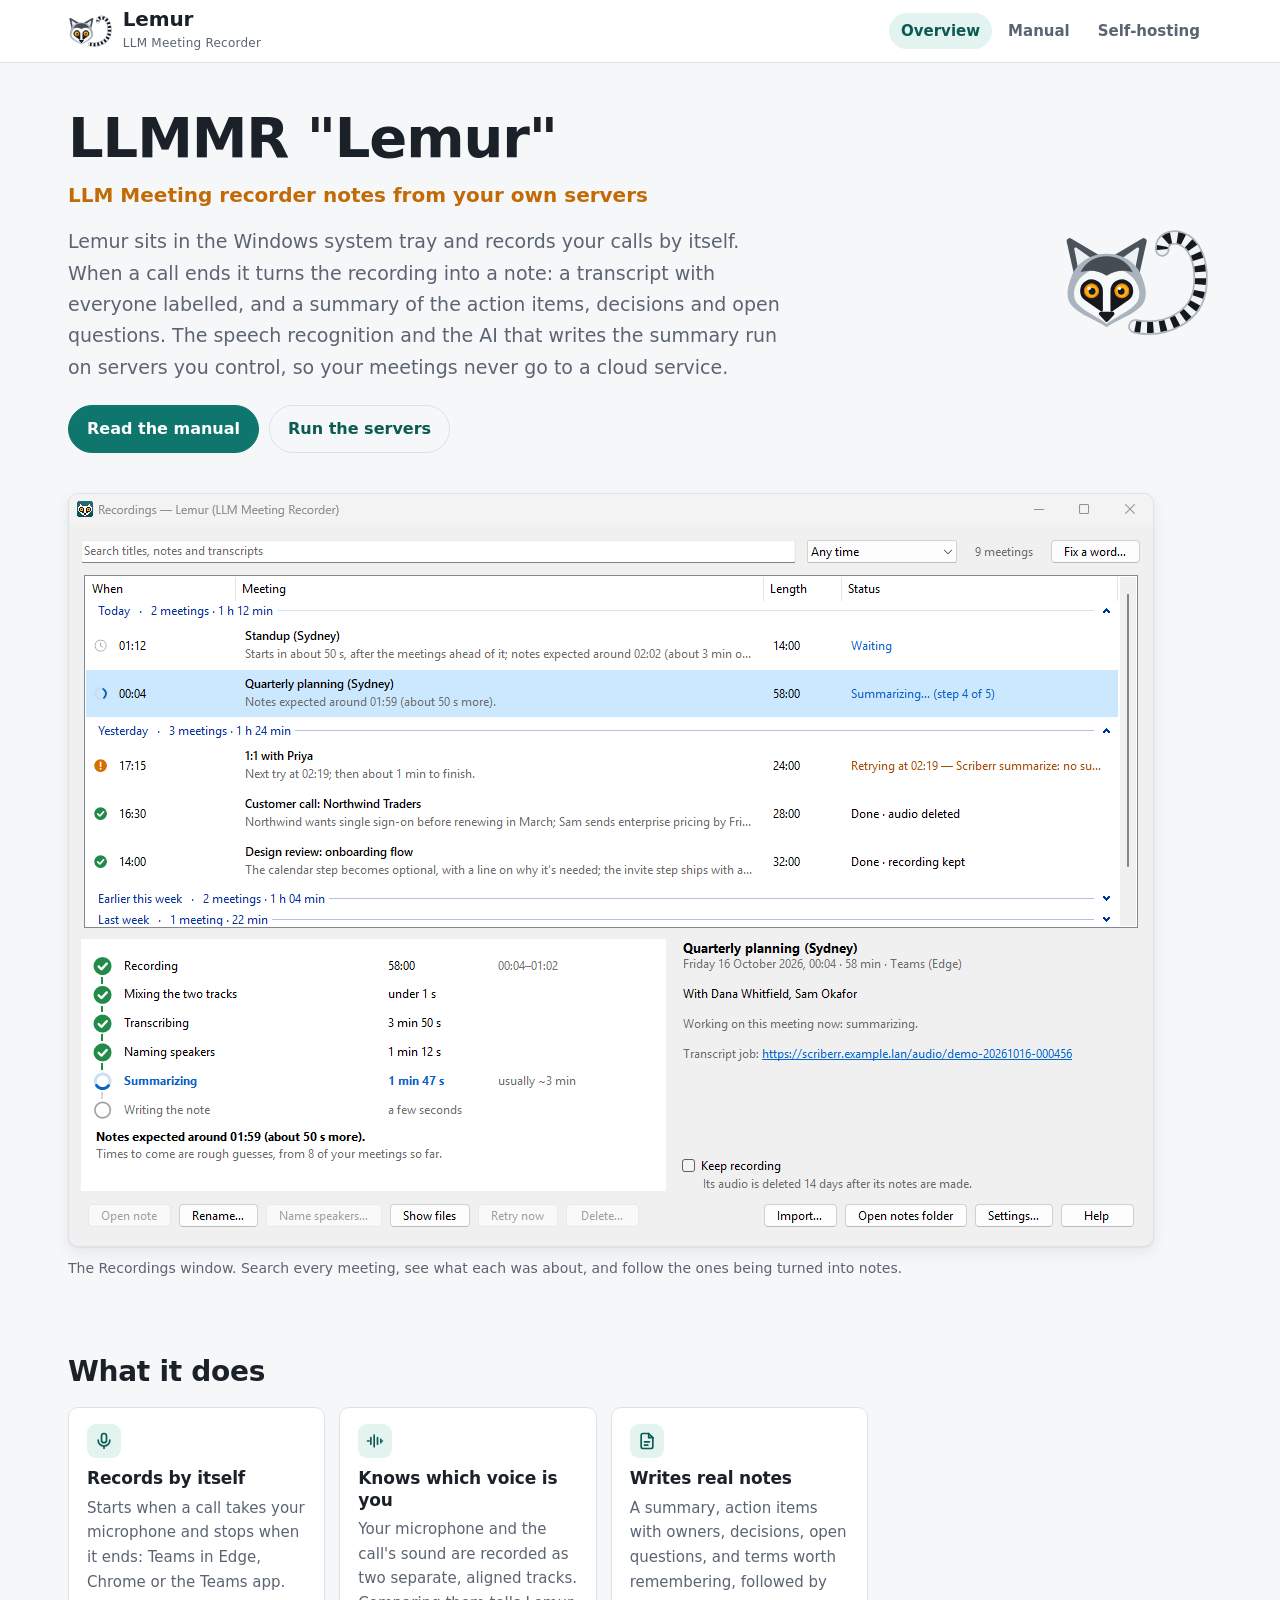
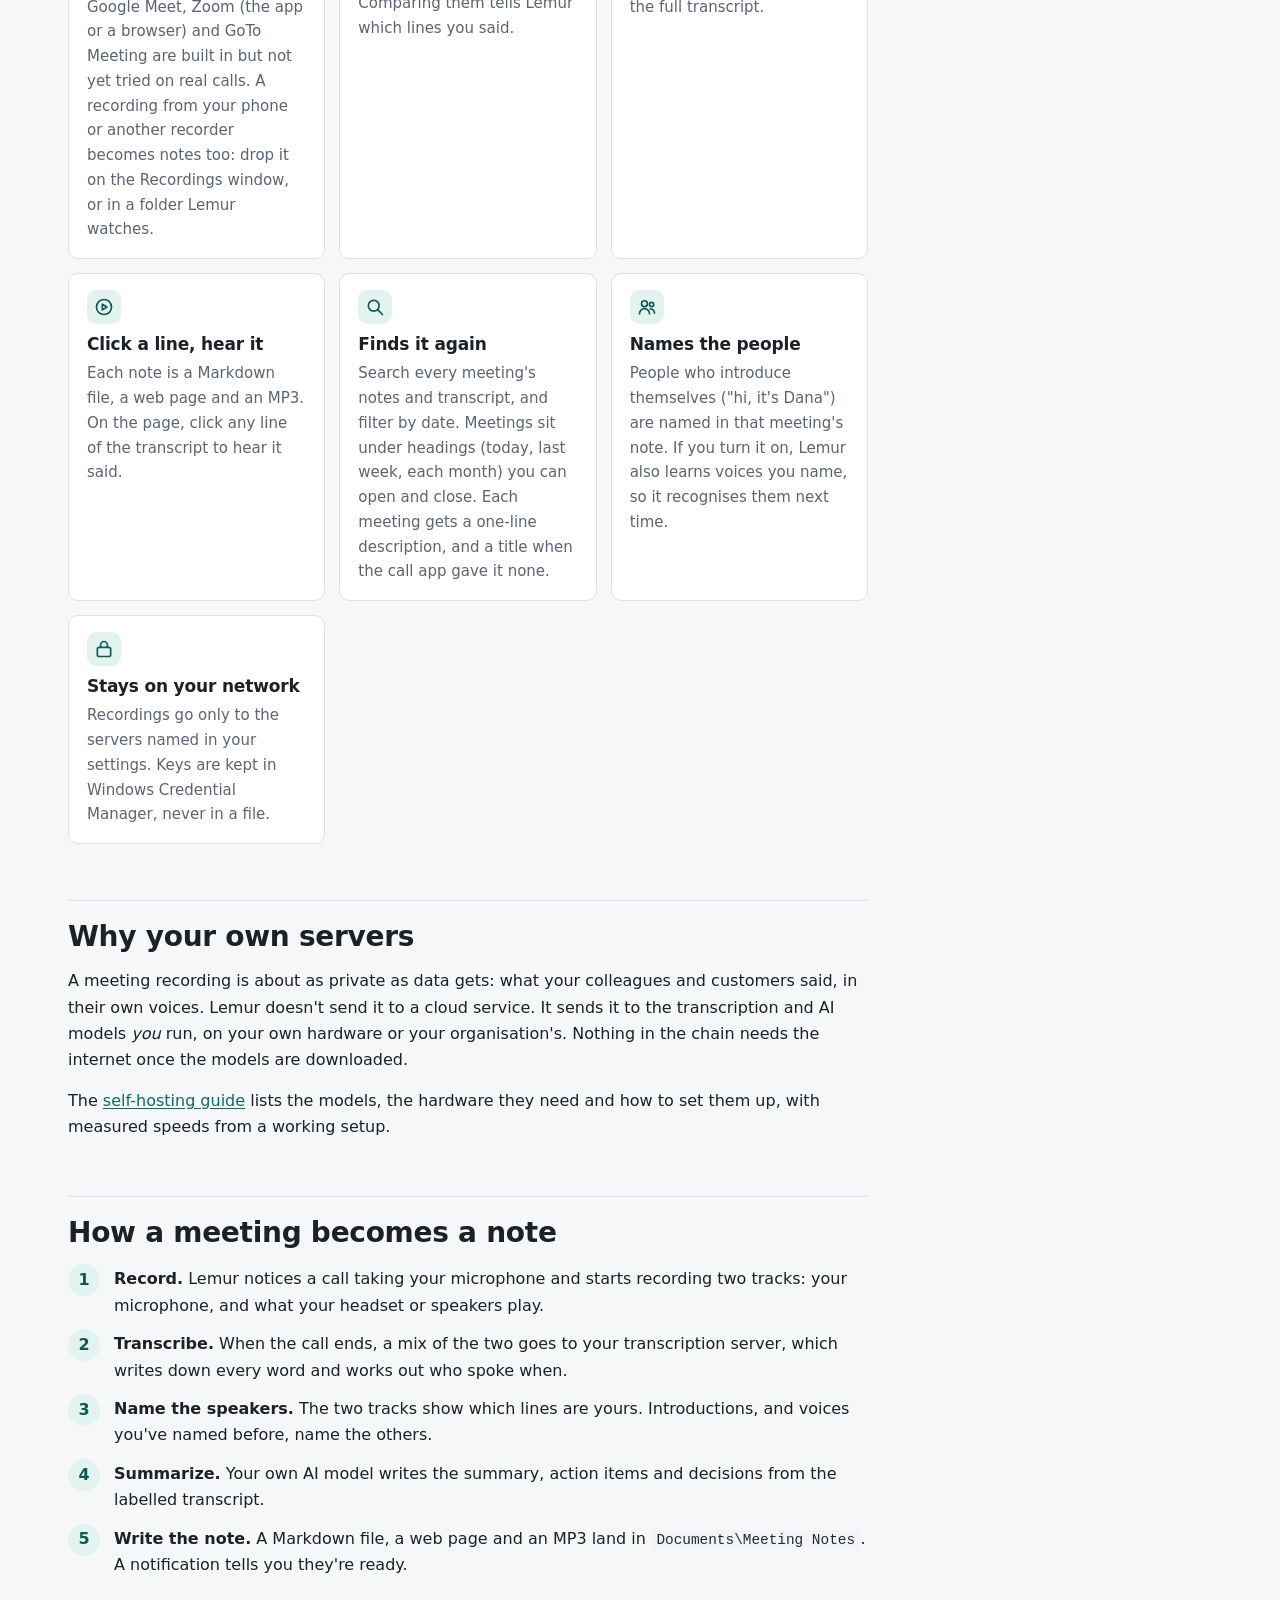
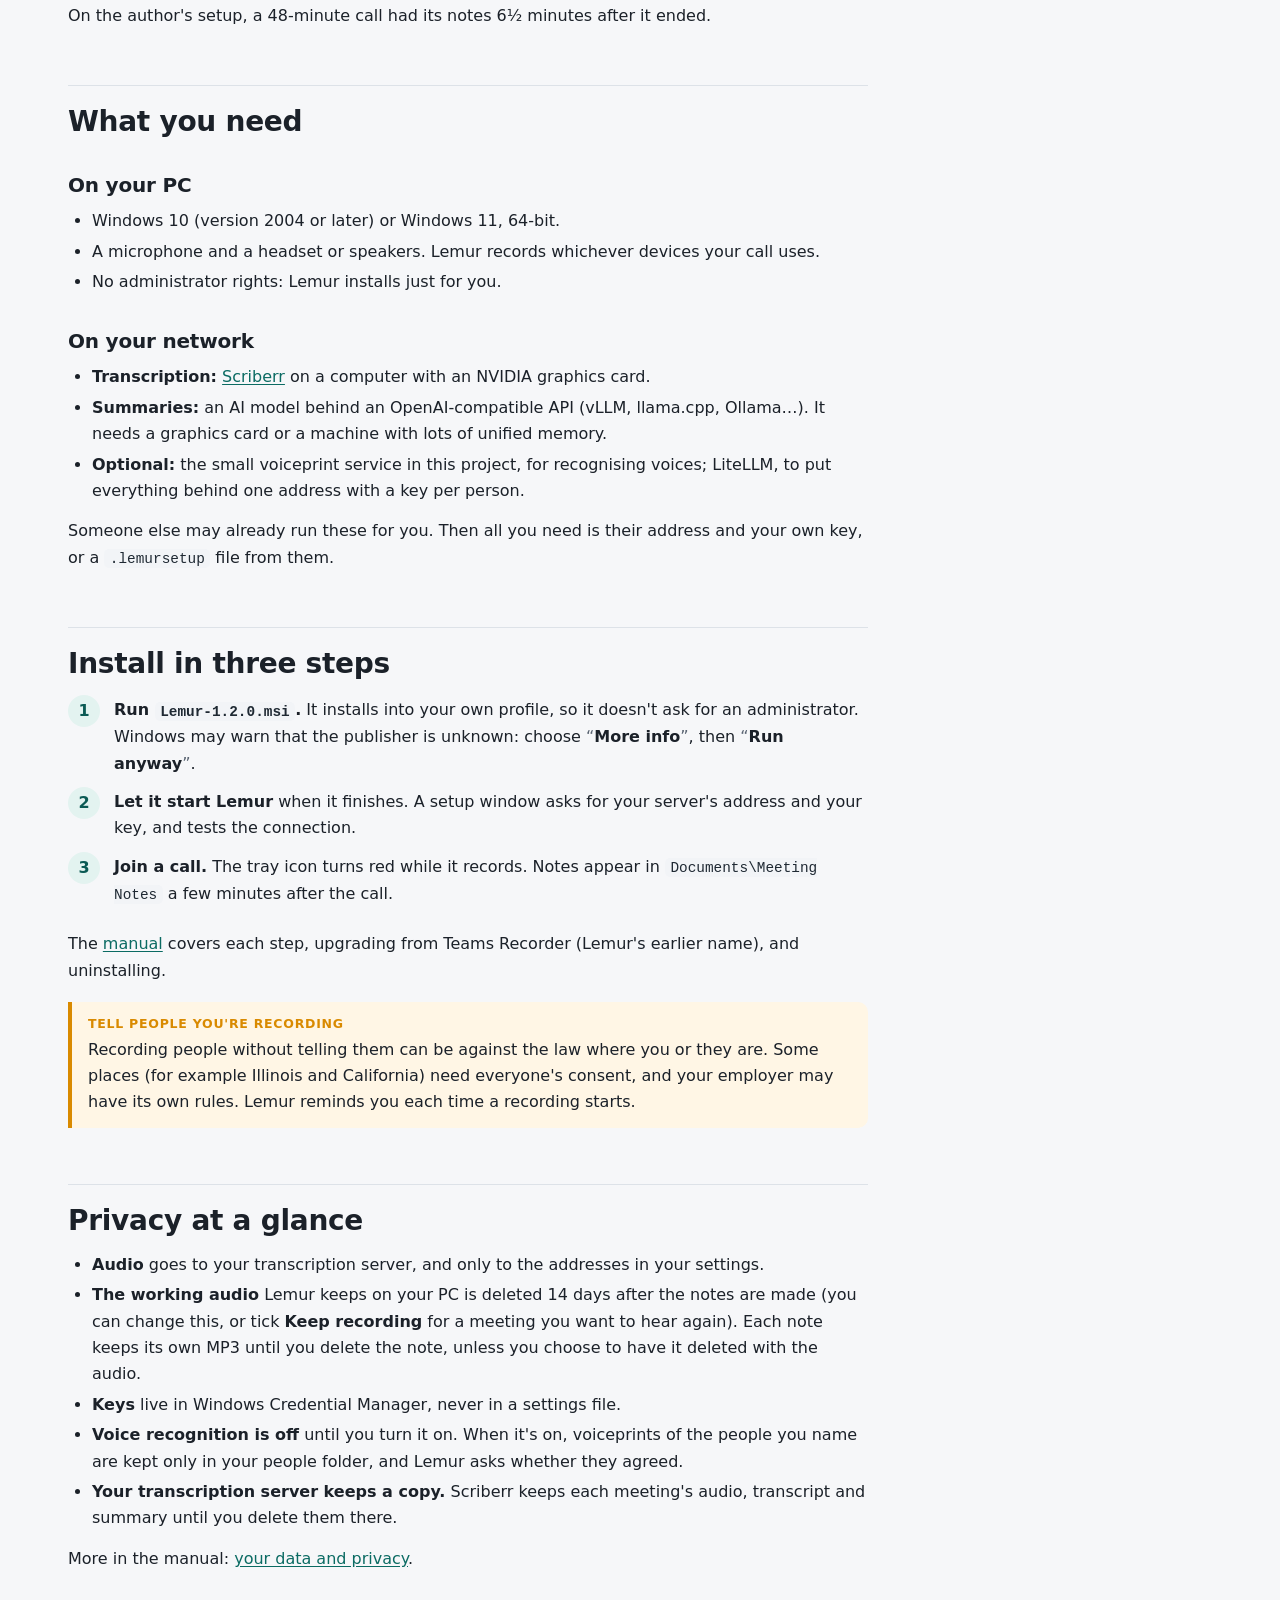
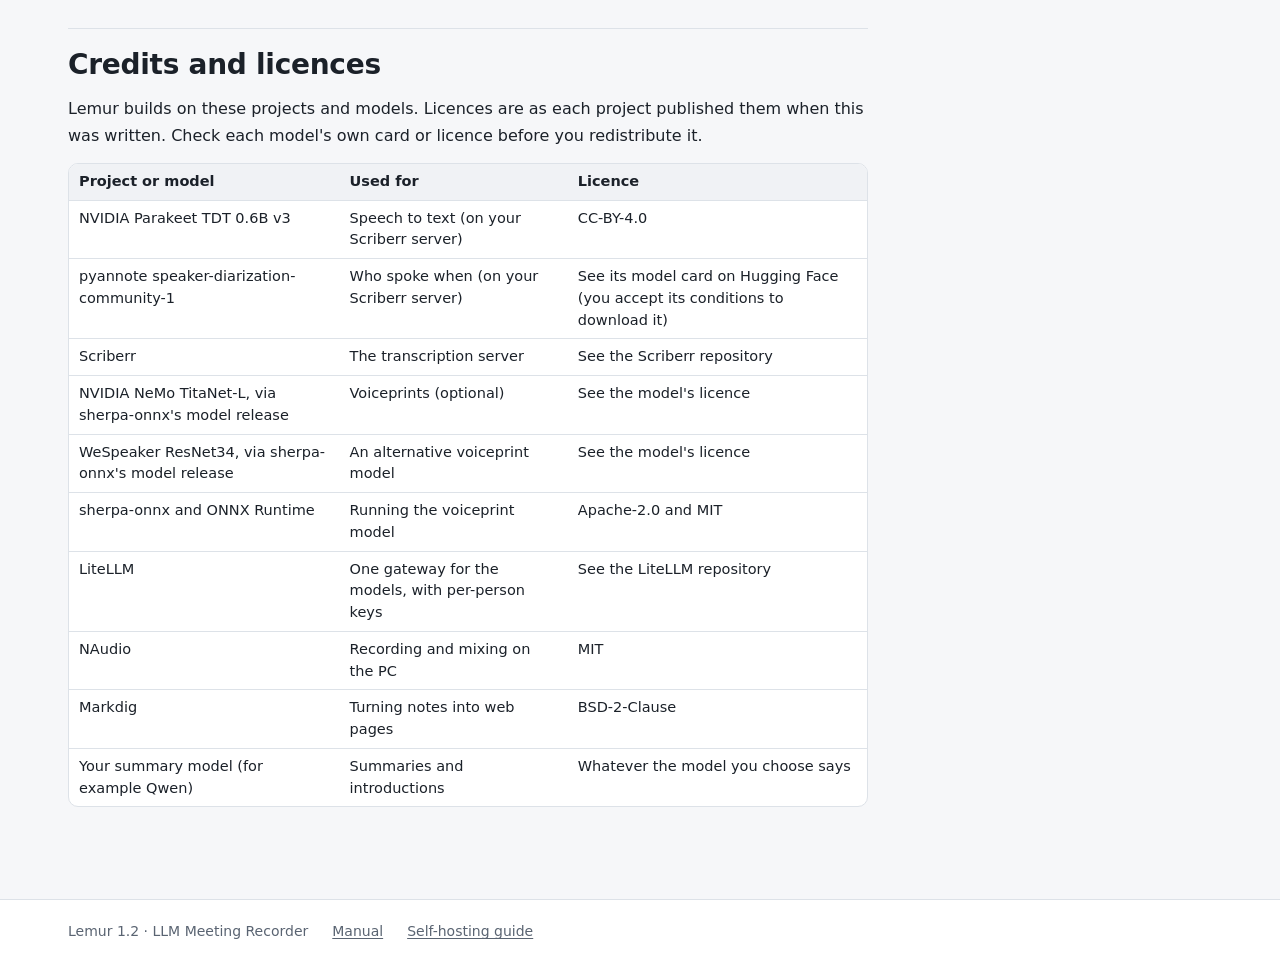
==== docs/help/index.html @ d9032c9d "Lemur 1.2.0, 2026-10-22 A snapshot of the private repository at 13463b4." ====
<!doctype html>
<html lang="en">
<head>
<meta charset="utf-8">
<meta name="viewport" content="width=device-width, initial-scale=1">
<title>Lemur Overview</title>
<meta name="description" content="Lemur, the LLM Meeting Recorder: records your calls and in-person meetings on Windows and turns them into meeting notes on servers you run.">
<link rel="icon" href="img/lemur-icon.svg">
<link rel="stylesheet" href="site.css">
</head>
<body>
<a class="skip-link" href="#main">Skip to content</a>
<header class="site-header">
  <div class="inner">
    <a class="brand" href="index.html">
      <img src="img/lemur-logo.svg" alt="">
      <span><span class="name">Lemur</span><span class="brand-sub">LLM Meeting Recorder</span></span>
    </a>
    <nav class="site-nav" aria-label="Help pages">
      <a href="index.html" aria-current="page">Overview</a>
      <a href="manual.html">Manual</a>
      <a href="self-hosting.html">Self-hosting</a>
    </nav>
  </div>
</header>

<main id="main" class="page">
  <section class="hero">
    <div>
      <h1>LLMMR "Lemur"</h1>
      <p class="subtitle">LLM Meeting recorder notes from your own servers</p>
      <p class="lead">Lemur sits in the Windows system tray and records your calls by itself. When a call ends it turns
        the recording into a note: a transcript with everyone labelled, and a summary of the action items, decisions and
        open questions. The speech recognition and the AI that writes the summary run on servers you control, so your
        meetings never go to a cloud service.</p>
      <div class="actions">
        <a class="btn" href="manual.html">Read the manual</a>
        <a class="btn secondary" href="self-hosting.html">Run the servers</a>
      </div>
    </div>
    <img class="logo-big" src="img/lemur-logo.svg" alt="">
  </section>

  <figure>
    <img src="img/recordings.png" alt="The Recordings window: a search box and date filter over a list of meetings under headings (Today, Yesterday, Earlier this week, Last week), each meeting with its title and a line on what it was about. The selected one is being summarized, and its timeline shows mixing, transcribing and naming speakers done, summarizing in progress, and writing the note still to come.">
    <figcaption>The Recordings window. Search every meeting, see what each was about, and follow the ones being turned into notes.</figcaption>
  </figure>

  <div class="prose">
    <h2 id="features">What it does</h2>
    <div class="cards">
      <div class="card">
        <span class="glyph" aria-hidden="true"><svg viewBox="0 0 24 24" fill="none" stroke="currentColor" stroke-width="2" stroke-linecap="round" stroke-linejoin="round"><rect x="9" y="3" width="6" height="11" rx="3"/><path d="M5 11a7 7 0 0 0 14 0M12 18v3"/></svg></span>
        <h3>Records by itself</h3>
        <p>Starts when a call takes your microphone and stops when it ends: Teams in Edge, Chrome or the Teams app. Google Meet, Zoom (the app or a browser) and GoTo Meeting are built in but not yet tried on real calls. A recording from your phone or another recorder becomes notes too: drop it on the Recordings window, or in a folder Lemur watches.</p>
      </div>
      <div class="card">
        <span class="glyph" aria-hidden="true"><svg viewBox="0 0 24 24" fill="none" stroke="currentColor" stroke-width="2" stroke-linecap="round" stroke-linejoin="round"><path d="M3 12h2M7 8v8M11 5v14M15 8v8M19 10v4M21 12h0"/></svg></span>
        <h3>Knows which voice is you</h3>
        <p>Your microphone and the call's sound are recorded as two separate, aligned tracks. Comparing them tells Lemur which lines you said.</p>
      </div>
      <div class="card">
        <span class="glyph" aria-hidden="true"><svg viewBox="0 0 24 24" fill="none" stroke="currentColor" stroke-width="2" stroke-linecap="round" stroke-linejoin="round"><path d="M14 3H7a2 2 0 0 0-2 2v14a2 2 0 0 0 2 2h10a2 2 0 0 0 2-2V8z"/><path d="M14 3v5h5M9 13h6M9 17h4"/></svg></span>
        <h3>Writes real notes</h3>
        <p>A summary, action items with owners, decisions, open questions, and terms worth remembering, followed by the full transcript.</p>
      </div>
      <div class="card">
        <span class="glyph" aria-hidden="true"><svg viewBox="0 0 24 24" fill="none" stroke="currentColor" stroke-width="2" stroke-linecap="round" stroke-linejoin="round"><circle cx="12" cy="12" r="9"/><path d="M10 8.5v7l5.5-3.5z"/></svg></span>
        <h3>Click a line, hear it</h3>
        <p>Each note is a Markdown file, a web page and an MP3. On the page, click any line of the transcript to hear it said.</p>
      </div>
      <div class="card">
        <span class="glyph" aria-hidden="true"><svg viewBox="0 0 24 24" fill="none" stroke="currentColor" stroke-width="2" stroke-linecap="round" stroke-linejoin="round"><circle cx="10.5" cy="10.5" r="6.5"/><path d="M15.5 15.5L21 21"/></svg></span>
        <h3>Finds it again</h3>
        <p>Search every meeting's notes and transcript, and filter by date. Meetings sit under headings (today, last week,
          each month) you can open and close. Each meeting gets a one-line description, and a title when the call app gave
          it none.</p>
      </div>
      <div class="card">
        <span class="glyph" aria-hidden="true"><svg viewBox="0 0 24 24" fill="none" stroke="currentColor" stroke-width="2" stroke-linecap="round" stroke-linejoin="round"><circle cx="9" cy="8" r="3.5"/><path d="M3 20c0-3.3 2.7-6 6-6s6 2.7 6 6"/><circle cx="17.5" cy="9" r="2.5"/><path d="M16 14.2c2.9.1 5 2.4 5 5.3"/></svg></span>
        <h3>Names the people</h3>
        <p>People who introduce themselves ("hi, it's Dana") are named in that meeting's note. If you turn it on, Lemur also learns voices you name, so it recognises them next time.</p>
      </div>
      <div class="card">
        <span class="glyph" aria-hidden="true"><svg viewBox="0 0 24 24" fill="none" stroke="currentColor" stroke-width="2" stroke-linecap="round" stroke-linejoin="round"><rect x="4" y="10" width="16" height="11" rx="2"/><path d="M8 10V7a4 4 0 0 1 8 0v3"/></svg></span>
        <h3>Stays on your network</h3>
        <p>Recordings go only to the servers named in your settings. Keys are kept in Windows Credential Manager, never in a file.</p>
      </div>
    </div>

    <h2 id="why-local">Why your own servers</h2>
    <p>A meeting recording is about as private as data gets: what your colleagues and customers said, in their own voices.
      Lemur doesn't send it to a cloud service. It sends it to the transcription and AI models <em>you</em> run, on your
      own hardware or your organisation's. Nothing in the chain needs the internet once the models are downloaded.</p>
    <p>The <a href="self-hosting.html">self-hosting guide</a> lists the models, the hardware they need and how to set them
      up, with measured speeds from a working setup.</p>

    <h2 id="how">How a meeting becomes a note</h2>
    <ol class="numbered">
      <li><strong>Record.</strong> Lemur notices a call taking your microphone and starts recording two tracks: your
        microphone, and what your headset or speakers play.</li>
      <li><strong>Transcribe.</strong> When the call ends, a mix of the two goes to your transcription server, which writes
        down every word and works out who spoke when.</li>
      <li><strong>Name the speakers.</strong> The two tracks show which lines are yours. Introductions, and voices you've
        named before, name the others.</li>
      <li><strong>Summarize.</strong> Your own AI model writes the summary, action items and decisions from the labelled transcript.</li>
      <li><strong>Write the note.</strong> A Markdown file, a web page and an MP3 land in <code>Documents\Meeting Notes</code>.
        A notification tells you they're ready.</li>
    </ol>
    <p>On the author's setup, a 48-minute call had its notes 6½ minutes after it ended.</p>

    <h2 id="requirements">What you need</h2>
    <h3>On your PC</h3>
    <ul>
      <li>Windows 10 (version 2004 or later) or Windows 11, 64-bit.</li>
      <li>A microphone and a headset or speakers. Lemur records whichever devices your call uses.</li>
      <li>No administrator rights: Lemur installs just for you.</li>
    </ul>
    <h3>On your network</h3>
    <ul>
      <li><strong>Transcription:</strong> <a href="self-hosting.html#scriberr">Scriberr</a> on a computer with an NVIDIA graphics card.</li>
      <li><strong>Summaries:</strong> an AI model behind an OpenAI-compatible API (vLLM, llama.cpp, Ollama…). It needs a
        graphics card or a machine with lots of unified memory.</li>
      <li><strong>Optional:</strong> the small voiceprint service in this project, for recognising voices; LiteLLM, to put
        everything behind one address with a key per person.</li>
    </ul>
    <p>Someone else may already run these for you. Then all you need is their address and your own key, or a
      <code>.lemursetup</code> file from them.</p>

    <h2 id="install">Install in three steps</h2>
    <ol class="numbered">
      <li><strong>Run <code>Lemur-1.2.0.msi</code>.</strong> It installs into your own profile, so it doesn't ask for an
        administrator. Windows may warn that the publisher is unknown: choose <span class="ui">More info</span>, then
        <span class="ui">Run anyway</span>.</li>
      <li><strong>Let it start Lemur</strong> when it finishes. A setup window asks for your server's address and your key,
        and tests the connection.</li>
      <li><strong>Join a call.</strong> The tray icon turns red while it records. Notes appear in
        <code>Documents\Meeting Notes</code> a few minutes after the call.</li>
    </ol>
    <p>The <a href="manual.html#install">manual</a> covers each step, upgrading from Teams Recorder (Lemur's earlier name),
      and uninstalling.</p>

    <div class="callout warn">
      <span class="label">Tell people you're recording</span>
      <p>Recording people without telling them can be against the law where you or they are. Some places (for example
        Illinois and California) need everyone's consent, and your employer may have its own rules. Lemur reminds you each
        time a recording starts.</p>
    </div>

    <h2 id="privacy">Privacy at a glance</h2>
    <ul>
      <li><strong>Audio</strong> goes to your transcription server, and only to the addresses in your settings.</li>
      <li><strong>The working audio</strong> Lemur keeps on your PC is deleted 14 days after the notes are made (you can
        change this, or tick <strong>Keep recording</strong> for a meeting you want to hear again). Each note keeps its own
        MP3 until you delete the note, unless you choose to have it deleted with the audio.</li>
      <li><strong>Keys</strong> live in Windows Credential Manager, never in a settings file.</li>
      <li><strong>Voice recognition is off</strong> until you turn it on. When it's on, voiceprints of the people you name
        are kept only in your people folder, and Lemur asks whether they agreed.</li>
      <li><strong>Your transcription server keeps a copy.</strong> Scriberr keeps each meeting's audio, transcript and summary
        until you delete them there.</li>
    </ul>
    <p>More in the manual: <a href="manual.html#privacy">your data and privacy</a>.</p>

    <h2 id="credits">Credits and licences</h2>
    <p>Lemur builds on these projects and models. Licences are as each project published them when this was written.
      Check each model's own card or licence before you redistribute it.</p>
    <div class="table-wrap">
      <table class="compact">
        <thead><tr><th>Project or model</th><th>Used for</th><th>Licence</th></tr></thead>
        <tbody>
          <tr><td>NVIDIA Parakeet TDT 0.6B v3</td><td>Speech to text (on your Scriberr server)</td><td>CC-BY-4.0</td></tr>
          <tr><td>pyannote speaker-diarization-community-1</td><td>Who spoke when (on your Scriberr server)</td><td>See its model card on Hugging Face (you accept its conditions to download it)</td></tr>
          <tr><td>Scriberr</td><td>The transcription server</td><td>See the Scriberr repository</td></tr>
          <tr><td>NVIDIA NeMo TitaNet-L, via sherpa-onnx's model release</td><td>Voiceprints (optional)</td><td>See the model's licence</td></tr>
          <tr><td>WeSpeaker ResNet34, via sherpa-onnx's model release</td><td>An alternative voiceprint model</td><td>See the model's licence</td></tr>
          <tr><td>sherpa-onnx and ONNX Runtime</td><td>Running the voiceprint model</td><td>Apache-2.0 and MIT</td></tr>
          <tr><td>LiteLLM</td><td>One gateway for the models, with per-person keys</td><td>See the LiteLLM repository</td></tr>
          <tr><td>NAudio</td><td>Recording and mixing on the PC</td><td>MIT</td></tr>
          <tr><td>Markdig</td><td>Turning notes into web pages</td><td>BSD-2-Clause</td></tr>
          <tr><td>Your summary model (for example Qwen)</td><td>Summaries and introductions</td><td>Whatever the model you choose says</td></tr>
        </tbody>
      </table>
    </div>
  </div>
</main>

<footer class="site-footer">
  <div class="inner">
    <span>Lemur 1.2 · LLM Meeting Recorder</span>
    <a href="manual.html">Manual</a>
    <a href="self-hosting.html">Self-hosting guide</a>
  </div>
</footer>
</body>
</html>
---- docs/help/site.css ----
/* Lemur help pages: one stylesheet for the overview, the manual and the self-hosting guide.
   Opened from disk (file://), so nothing here loads from the network: system fonts only. */

:root {
  color-scheme: light;
  --bg: #f6f7f9;
  --surface: #ffffff;
  --surface-2: #f0f2f5;
  --text: #1b2129;
  --muted: #5a6472;
  --border: #dde2e8;
  --accent: #0f766e;
  --accent-strong: #0b5a54;
  --accent-soft: #e3f3f0;
  --accent-text: #ffffff;
  --amber: #c26a05;
  --link: #0b6b63;
  --note-bg: #edf4ff;
  --note-line: #3b7ddd;
  --warn-bg: #fff6e5;
  --warn-line: #d98a00;
  --privacy-bg: #eaf7ef;
  --privacy-line: #1f9d55;
  --code-bg: #f2f4f7;
  --code-text: #1f2933;
  --shadow: 0 1px 2px rgba(16, 24, 40, 0.06), 0 6px 16px rgba(16, 24, 40, 0.07);
  --radius: 10px;
  --font: "Segoe UI Variable Text", "Segoe UI", system-ui, -apple-system, Roboto, "Helvetica Neue", Arial, sans-serif;
  --font-display: "Segoe UI Variable Display", "Segoe UI", system-ui, -apple-system, Roboto, "Helvetica Neue", Arial, sans-serif;
  --mono: "Cascadia Code", "Cascadia Mono", Consolas, "SF Mono", Menlo, "Liberation Mono", monospace;
  --header-h: 60px;
}

@media (prefers-color-scheme: dark) {
  :root:not([data-theme="light"]) {
    color-scheme: dark;
    --bg: #0e1318;
    --surface: #151b22;
    --surface-2: #1b232c;
    --text: #e5e9ee;
    --muted: #9ba6b3;
    --border: #2a333e;
    --accent: #2bb5a6;
    --accent-strong: #5fd4c6;
    --accent-soft: #12302d;
    --accent-text: #06201d;
    --amber: #f2a33a;
    --link: #5fd4c6;
    --note-bg: #13233a;
    --note-line: #6aa5f5;
    --warn-bg: #2b2110;
    --warn-line: #f2a33a;
    --privacy-bg: #10291c;
    --privacy-line: #45c486;
    --code-bg: #1a2129;
    --code-text: #dfe5ec;
    --shadow: 0 1px 2px rgba(0, 0, 0, 0.4), 0 8px 20px rgba(0, 0, 0, 0.35);
  }
}

:root[data-theme="dark"] {
  color-scheme: dark;
  --bg: #0e1318;
  --surface: #151b22;
  --surface-2: #1b232c;
  --text: #e5e9ee;
  --muted: #9ba6b3;
  --border: #2a333e;
  --accent: #2bb5a6;
  --accent-strong: #5fd4c6;
  --accent-soft: #12302d;
  --accent-text: #06201d;
  --amber: #f2a33a;
  --link: #5fd4c6;
  --note-bg: #13233a;
  --note-line: #6aa5f5;
  --warn-bg: #2b2110;
  --warn-line: #f2a33a;
  --privacy-bg: #10291c;
  --privacy-line: #45c486;
  --code-bg: #1a2129;
  --code-text: #dfe5ec;
  --shadow: 0 1px 2px rgba(0, 0, 0, 0.4), 0 8px 20px rgba(0, 0, 0, 0.35);
}

*, *::before, *::after { box-sizing: border-box; }

html { -webkit-text-size-adjust: 100%; scroll-padding-top: calc(var(--header-h) + 16px); }

body {
  margin: 0;
  background: var(--bg);
  color: var(--text);
  font: 16px/1.65 var(--font);
  overflow-wrap: break-word;
}

/* ---------- Header ---------- */

.skip-link {
  position: absolute;
  left: 16px;
  top: -48px;
  padding: 8px 14px;
  background: var(--accent);
  color: var(--accent-text);
  border-radius: 8px;
  z-index: 20;
  text-decoration: none;
}
.skip-link:focus { top: 10px; }

.site-header {
  position: sticky;
  top: env(safe-area-inset-top, 0px); /* clear of a phone's status bar; 0 everywhere else */
  z-index: 10;
  background: color-mix(in srgb, var(--surface) 92%, transparent);
  backdrop-filter: saturate(1.4) blur(8px);
  border-bottom: 1px solid var(--border);
}
.site-header .inner {
  max-width: 1200px;
  margin: 0 auto;
  min-height: var(--header-h);
  padding: 8px 16px;
  display: flex;
  align-items: center;
  gap: 12px 24px;
  flex-wrap: wrap;
}
.brand {
  display: flex;
  align-items: center;
  gap: 10px;
  color: var(--text);
  text-decoration: none;
  margin-right: auto;
}
.brand img { height: 34px; width: auto; display: block; }
.brand .name { font: 700 20px/1.1 var(--font-display); letter-spacing: -0.01em; }
.brand .brand-sub { display: block; font-size: 12px; font-weight: 500; color: var(--muted); letter-spacing: 0.02em; }

.site-nav { display: flex; gap: 4px; flex-wrap: wrap; }
.site-nav a {
  padding: 6px 12px;
  border-radius: 999px;
  color: var(--muted);
  text-decoration: none;
  font-weight: 600;
  font-size: 15px;
}
.site-nav a:hover { color: var(--text); background: var(--surface-2); }
.site-nav a[aria-current="page"] { color: var(--accent-strong); background: var(--accent-soft); }

/* ---------- Page layout ---------- */

.page { max-width: 1200px; margin: 0 auto; padding: 0 16px 64px; }

.with-toc { display: block; }
@media (min-width: 1040px) {
  .with-toc {
    display: grid;
    grid-template-columns: 250px minmax(0, 1fr);
    gap: 48px;
    align-items: start;
  }
  .with-toc .toc {
    position: sticky;
    top: calc(var(--header-h) + 20px);
    max-height: calc(100vh - var(--header-h) - 40px);
    overflow: auto;
    margin-top: 40px;
  }
}

.toc {
  margin: 24px 0;
  padding: 14px 16px;
  background: var(--surface);
  border: 1px solid var(--border);
  border-radius: var(--radius);
  font-size: 14.5px;
  line-height: 1.45;
}
.toc .toc-title {
  margin: 0 0 8px;
  font-size: 12px;
  font-weight: 700;
  letter-spacing: 0.08em;
  text-transform: uppercase;
  color: var(--muted);
}
.toc ol, .toc ul { list-style: none; margin: 0; padding: 0; }
.toc li { margin: 2px 0; }
.toc li li { padding-left: 14px; font-size: 14px; }
.toc a { display: block; padding: 3px 8px; border-radius: 6px; color: var(--text); text-decoration: none; }
/* Narrow screens: the contents sit above the text, so only the main sections, in two columns where they fit. */
@media (max-width: 1039px) {
  .toc li li { display: none; }
  .toc > ol { columns: 2 220px; column-gap: 16px; }
  .toc > ol > li { break-inside: avoid; }
}
.toc a:hover { background: var(--surface-2); color: var(--link); }

.prose { max-width: 800px; min-width: 0; }

/* ---------- Text ---------- */

h1, h2, h3, h4 { font-family: var(--font-display); line-height: 1.25; letter-spacing: -0.01em; }
h1 { font-size: clamp(30px, 5vw, 42px); margin: 40px 0 12px; }
h2 {
  font-size: clamp(23px, 3.4vw, 28px);
  margin: 56px 0 14px;
  padding-top: 18px;
  border-top: 1px solid var(--border);
}
h3 { font-size: 20px; margin: 34px 0 10px; }
h4 { font-size: 17px; margin: 26px 0 8px; }
.prose > h2:first-child, .prose > section:first-child > h2:first-child { border-top: 0; }

p, ul, ol, dl { margin: 0 0 14px; }
ul, ol { padding-left: 24px; }
li { margin: 4px 0; }
li > ul, li > ol { margin: 4px 0; }

a { color: var(--link); text-underline-offset: 2px; }
a:hover { color: var(--accent-strong); }
a:focus-visible, summary:focus-visible, .btn:focus-visible {
  outline: 3px solid var(--accent);
  outline-offset: 2px;
  border-radius: 6px;
}

.lead { font-size: 19px; color: var(--muted); max-width: 720px; }
.muted { color: var(--muted); }
.small { font-size: 14px; }

hr { border: 0; border-top: 1px solid var(--border); margin: 32px 0; }

strong { font-weight: 650; }

dl.defs { display: grid; grid-template-columns: max-content minmax(0, 1fr); gap: 8px 18px; }
dl.defs dt { font-weight: 650; }
dl.defs dd { margin: 0; }
@media (max-width: 560px) {
  dl.defs { grid-template-columns: minmax(0, 1fr); gap: 2px; }
  dl.defs dd { margin-bottom: 10px; }
}

/* UI labels, keys and file names */
.ui { font-weight: 600; }
.ui::before { content: "\201C"; color: var(--muted); font-weight: 400; }
.ui::after { content: "\201D"; color: var(--muted); font-weight: 400; }

kbd {
  font: 600 13px/1 var(--mono);
  padding: 3px 6px;
  border: 1px solid var(--border);
  border-bottom-width: 2px;
  border-radius: 5px;
  background: var(--surface);
}

code {
  font-family: var(--mono);
  font-size: 0.9em;
  padding: 0.12em 0.38em;
  border-radius: 5px;
  background: var(--code-bg);
  color: var(--code-text);
  overflow-wrap: anywhere;
}

pre {
  margin: 0 0 18px;
  padding: 14px 16px;
  overflow-x: auto;
  background: var(--code-bg);
  color: var(--code-text);
  border: 1px solid var(--border);
  border-radius: var(--radius);
  font: 13.5px/1.55 var(--mono);
  tab-size: 2;
}
pre code { padding: 0; background: none; font-size: inherit; overflow-wrap: normal; }
pre .c { color: var(--muted); }

.code-title {
  display: inline-block;
  margin: 6px 0 -1px;
  padding: 4px 12px;
  font: 600 12.5px/1.4 var(--mono);
  color: var(--muted);
  background: var(--surface-2);
  border: 1px solid var(--border);
  border-bottom: 0;
  border-radius: 8px 8px 0 0;
}
.code-title + pre { border-top-left-radius: 0; }

/* ---------- Tables ---------- */

.table-wrap {
  margin: 0 0 20px;
  overflow-x: auto;
  border: 1px solid var(--border);
  border-radius: var(--radius);
  background: var(--surface);
}
table { width: 100%; border-collapse: collapse; font-size: 15px; line-height: 1.5; }
th, td { padding: 9px 12px; text-align: left; vertical-align: top; border-bottom: 1px solid var(--border); }
th { background: var(--surface-2); font-weight: 650; font-size: 14px; white-space: nowrap; }
tr:last-child td { border-bottom: 0; }
td.num, th.num { text-align: right; font-variant-numeric: tabular-nums; }
table.compact td, table.compact th { padding: 7px 10px; font-size: 14.5px; }

/* ---------- Callouts ---------- */

.callout {
  margin: 18px 0 20px;
  padding: 12px 16px;
  border-left: 4px solid var(--note-line);
  background: var(--note-bg);
  border-radius: 0 var(--radius) var(--radius) 0;
}
.callout > :last-child { margin-bottom: 0; }
.callout .label {
  display: block;
  margin-bottom: 2px;
  font-size: 12.5px;
  font-weight: 700;
  letter-spacing: 0.06em;
  text-transform: uppercase;
  color: var(--note-line);
}
.callout.warn { border-left-color: var(--warn-line); background: var(--warn-bg); }
.callout.warn .label { color: var(--warn-line); }
.callout.privacy { border-left-color: var(--privacy-line); background: var(--privacy-bg); }
.callout.privacy .label { color: var(--privacy-line); }

/* Measured / estimate / untested */
.tag {
  display: inline-block;
  padding: 1px 8px;
  border-radius: 999px;
  font-size: 12px;
  font-weight: 700;
  letter-spacing: 0.02em;
  vertical-align: 1px;
  white-space: nowrap;
  border: 1px solid currentColor;
}
.tag.measured { color: var(--privacy-line); }
.tag.estimate { color: var(--warn-line); }
.tag.untested { color: var(--muted); }

/* ---------- Figures ---------- */

figure { margin: 24px 0 28px; }
figure img {
  display: block;
  max-width: 100%;
  height: auto;
  border: 1px solid var(--border);
  border-radius: var(--radius);
  box-shadow: var(--shadow);
  background: var(--surface);
}
figure.narrow img { max-width: min(100%, 620px); }
figcaption { margin-top: 10px; font-size: 14px; color: var(--muted); }

/* ---------- Buttons and cards ---------- */

.btn {
  display: inline-flex;
  align-items: center;
  gap: 8px;
  padding: 10px 18px;
  border-radius: 999px;
  background: var(--accent);
  color: var(--accent-text);
  font-weight: 650;
  text-decoration: none;
  border: 1px solid var(--accent);
}
.btn:hover { background: var(--accent-strong); border-color: var(--accent-strong); color: var(--accent-text); }
.btn.secondary { background: transparent; color: var(--accent-strong); border-color: var(--border); }
.btn.secondary:hover { background: var(--surface-2); color: var(--text); }
.actions { display: flex; flex-wrap: wrap; gap: 10px; margin: 22px 0 8px; }

.cards {
  display: grid;
  grid-template-columns: repeat(auto-fit, minmax(240px, 1fr));
  gap: 14px;
  margin: 18px 0 24px;
}
.card {
  padding: 16px 18px;
  background: var(--surface);
  border: 1px solid var(--border);
  border-radius: var(--radius);
}
.card h3 { margin: 0 0 6px; font-size: 17px; }
.card p { margin: 0; color: var(--muted); font-size: 15px; }
.card .glyph {
  display: inline-grid;
  place-items: center;
  width: 34px;
  height: 34px;
  margin-bottom: 10px;
  border-radius: 9px;
  background: var(--accent-soft);
  color: var(--accent-strong);
}
.card .glyph svg { width: 20px; height: 20px; }

/* ---------- Overview hero ---------- */

.hero {
  display: grid;
  gap: 8px 32px;
  align-items: center;
  padding: 40px 0 8px;
}
@media (min-width: 900px) { .hero { grid-template-columns: minmax(0, 1fr) 150px; } }
.hero h1 { margin: 0 0 6px; font-size: clamp(36px, 7vw, 56px); letter-spacing: -0.02em; }
.hero .subtitle { margin: 0 0 14px; font-size: 20px; font-weight: 600; color: var(--amber); }
.hero .logo-big { width: 150px; height: auto; justify-self: center; }
@media (max-width: 899px) { .hero .logo-big { display: none; } }

.numbered { counter-reset: n; list-style: none; padding: 0; }
.numbered > li {
  counter-increment: n;
  position: relative;
  padding: 2px 0 10px 46px;
  margin: 0;
}
.numbered > li::before {
  content: counter(n);
  position: absolute;
  left: 0;
  top: 0;
  width: 32px;
  height: 32px;
  border-radius: 50%;
  display: grid;
  place-items: center;
  background: var(--accent-soft);
  color: var(--accent-strong);
  font-weight: 700;
}

/* ---------- App mock-ups (tray menu, icons) ---------- */

.menu-mock {
  width: min(100%, 330px);
  margin: 18px 0 24px;
  padding: 5px;
  list-style: none;
  background: var(--surface);
  border: 1px solid var(--border);
  border-radius: 10px;
  box-shadow: var(--shadow);
  font: 14px/1.3 var(--font);
}
.menu-mock li { margin: 0; padding: 7px 12px 7px 14px; border-radius: 6px; }
.menu-mock li.sep { padding: 0; margin: 4px 6px; border-top: 1px solid var(--border); border-radius: 0; }
.menu-mock li.dim { color: var(--muted); }
.menu-mock li.bold { font-weight: 700; }
.menu-mock li .when { display: block; font-size: 12px; font-weight: 400; color: var(--muted); }

.dot {
  display: inline-block;
  width: 14px;
  height: 14px;
  border-radius: 50%;
  vertical-align: -2px;
  margin-right: 6px;
  border: 2px solid transparent;
}
.dot.idle { background: #607d8b; border-color: #37474f; }
.dot.rec { background: #e53935; border-color: #b71c1c; }
.dot.busy { background: #fb8c00; border-color: #e65100; }
.dot.attn { background: #fdd835; border-color: #f57f17; }
.dot.paused { background: transparent; border: 3px solid #90a4ae; }

.icon-legend { list-style: none; padding: 0; margin: 12px 0 20px; display: grid; gap: 8px; }
.icon-legend li { display: flex; gap: 12px; align-items: flex-start; margin: 0; }
.icon-legend .dot { flex: none; margin: 6px 0 0; }
.icon-legend svg { flex: none; width: 22px; height: 22px; margin-top: 2px; }

/* ---------- Disclosure (alternatives) ---------- */

details.option {
  margin: 12px 0;
  background: var(--surface);
  border: 1px solid var(--border);
  border-radius: var(--radius);
}
details.option > summary {
  cursor: pointer;
  padding: 12px 16px;
  font-weight: 650;
  list-style: none;
}
details.option > summary::-webkit-details-marker { display: none; }
details.option > summary::before { content: "\25B8"; display: inline-block; width: 18px; color: var(--muted); transition: transform 0.15s; }
details.option[open] > summary::before { transform: rotate(90deg); }
details.option > summary .muted { font-weight: 400; }
details.option > .body { padding: 0 16px 6px; border-top: 1px solid var(--border); }
details.option > .body > :first-child { margin-top: 14px; }

/* ---------- Diagram ---------- */

.diagram { margin: 18px 0 24px; padding: 14px; background: var(--surface); border: 1px solid var(--border); border-radius: var(--radius); overflow-x: auto; }
.diagram svg { display: block; width: 100%; min-width: 640px; height: auto; color: var(--text); }
.diagram .box { fill: var(--surface-2); stroke: var(--border); }
.diagram .box.pc { fill: var(--accent-soft); stroke: var(--accent); }
.diagram .box.svc { fill: var(--surface); stroke: var(--border); }
.diagram .net { fill: none; stroke: var(--privacy-line); stroke-dasharray: 6 5; }
.diagram text { fill: currentColor; font: 13px var(--font); }
.diagram text.h { font-weight: 700; font-size: 14px; }
.diagram text.m { fill: var(--muted); font-size: 12px; }
.diagram text.net-label { fill: var(--privacy-line); font-weight: 700; font-size: 12px; }
.diagram .arrow { stroke: var(--muted); stroke-width: 1.6; fill: none; }
.diagram .head { fill: var(--muted); }

/* ---------- Footer ---------- */

.site-footer {
  border-top: 1px solid var(--border);
  background: var(--surface);
  color: var(--muted);
  font-size: 14px;
}
.site-footer .inner { max-width: 1200px; margin: 0 auto; padding: 20px 16px 28px; display: flex; flex-wrap: wrap; gap: 8px 24px; }
.site-footer a { color: var(--muted); }

/* ---------- Narrow screens: the header wraps to two rows, so it scrolls away rather than covering headings ---------- */

@media (max-width: 719px) {
  .site-header { position: static; backdrop-filter: none; background: var(--surface); }
  html { scroll-padding-top: 12px; }
}

/* ---------- Wider screens ---------- */

@media (min-width: 720px) {
  .page { padding: 0 28px 72px; }
  .site-header .inner, .site-footer .inner { padding-left: 28px; padding-right: 28px; }
}

/* ---------- Print ---------- */

@media print {
  :root { --bg: #fff; --surface: #fff; --surface-2: #f3f3f3; --text: #000; --muted: #444; --border: #ccc; --link: #000; --code-bg: #f5f5f5; --code-text: #000; }
  body { background: #fff; color: #000; font-size: 11pt; }
  .site-header { position: static; backdrop-filter: none; }
  .site-nav, .toc, .skip-link, .actions { display: none !important; }
  .with-toc { display: block; }
  h2 { break-after: avoid; }
  pre, figure, table, .callout, .card { break-inside: avoid; }
  figure img { box-shadow: none; }
  pre { white-space: pre-wrap; }
  a { text-decoration: none; }
  details.option > .body { display: block; }
}
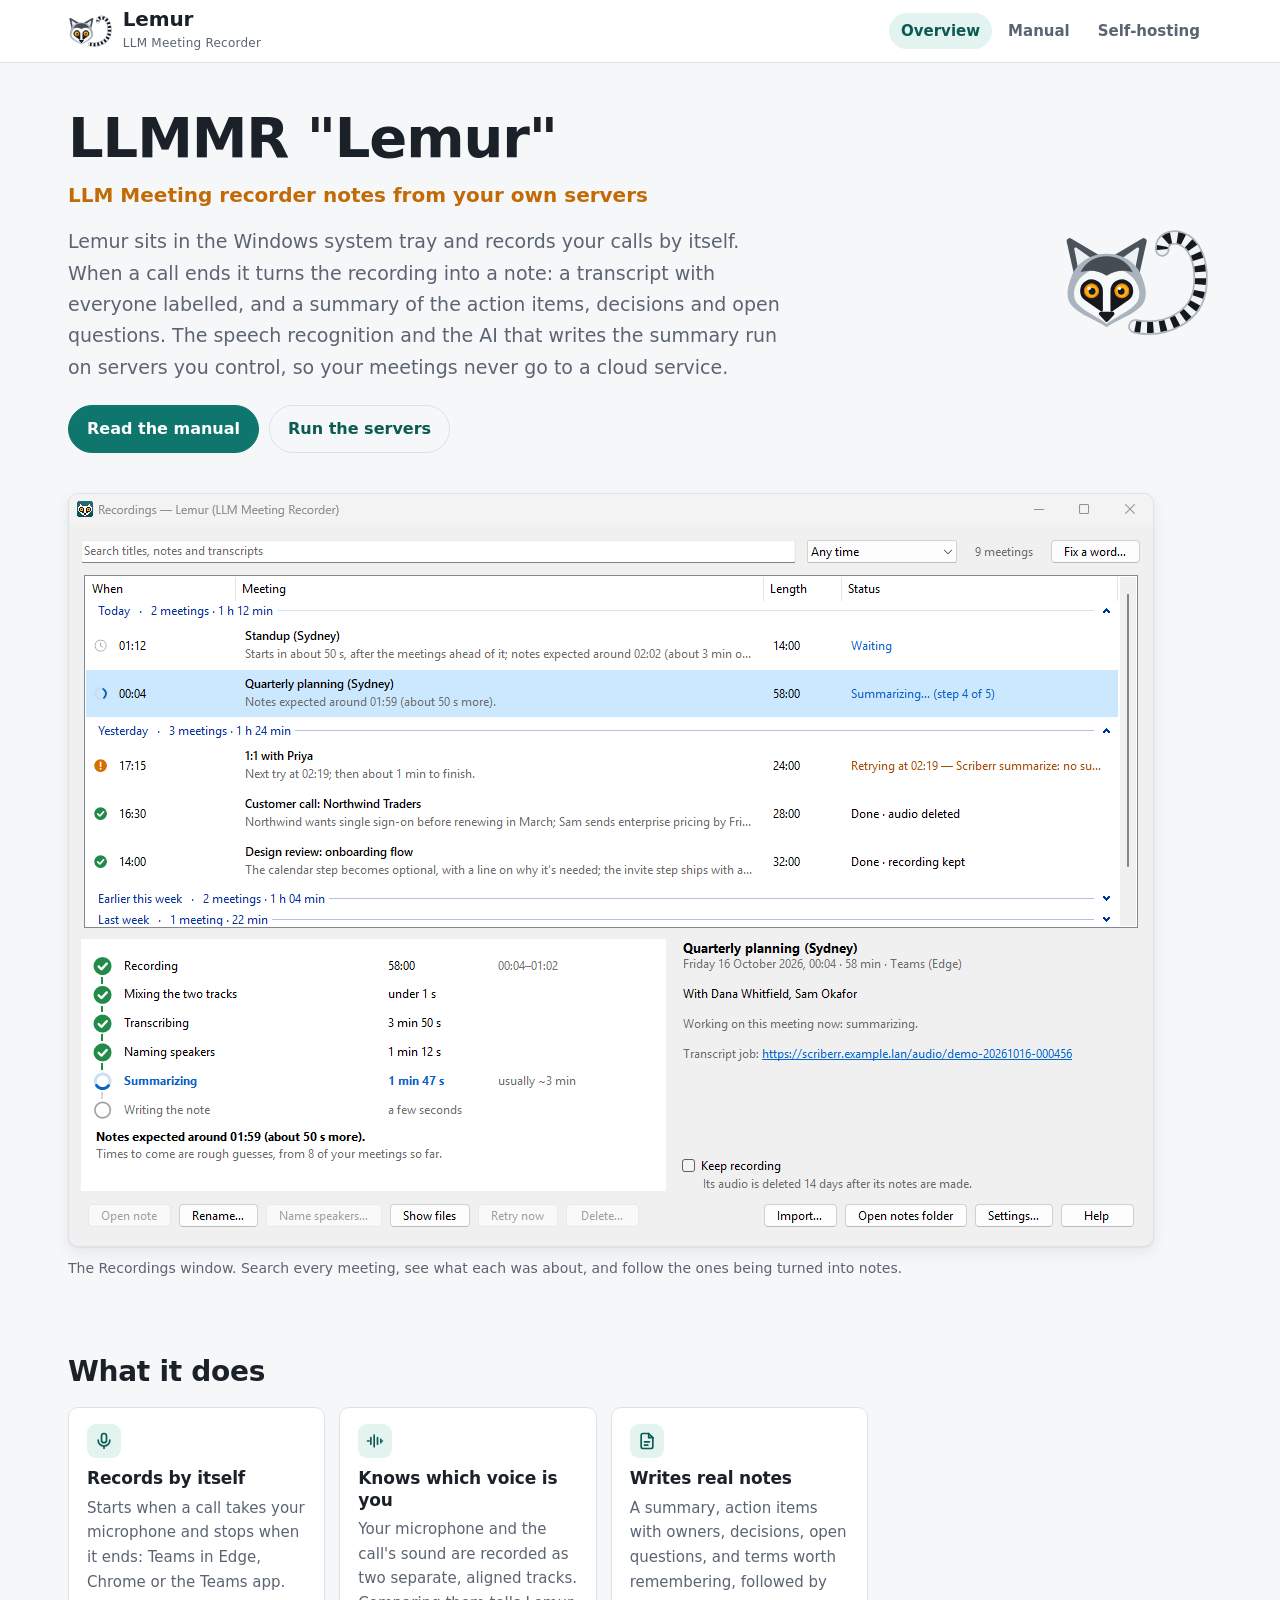
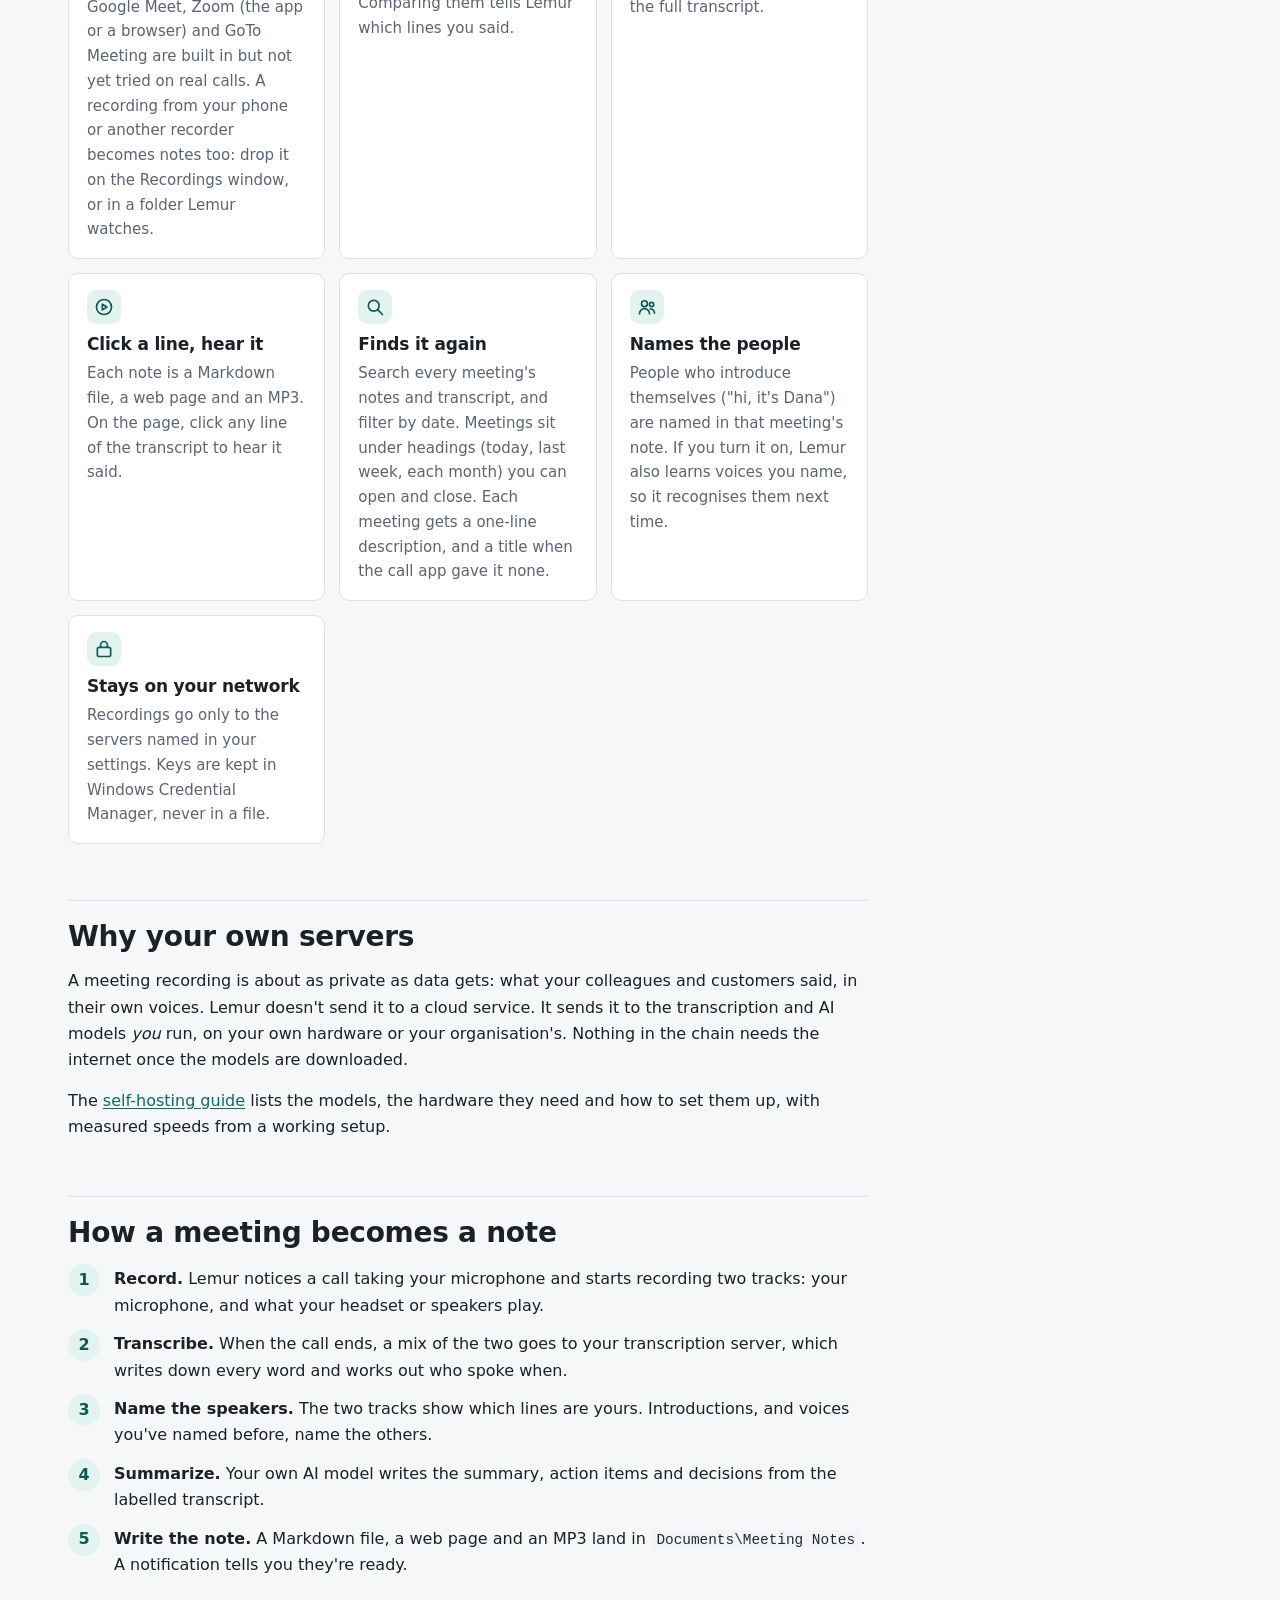
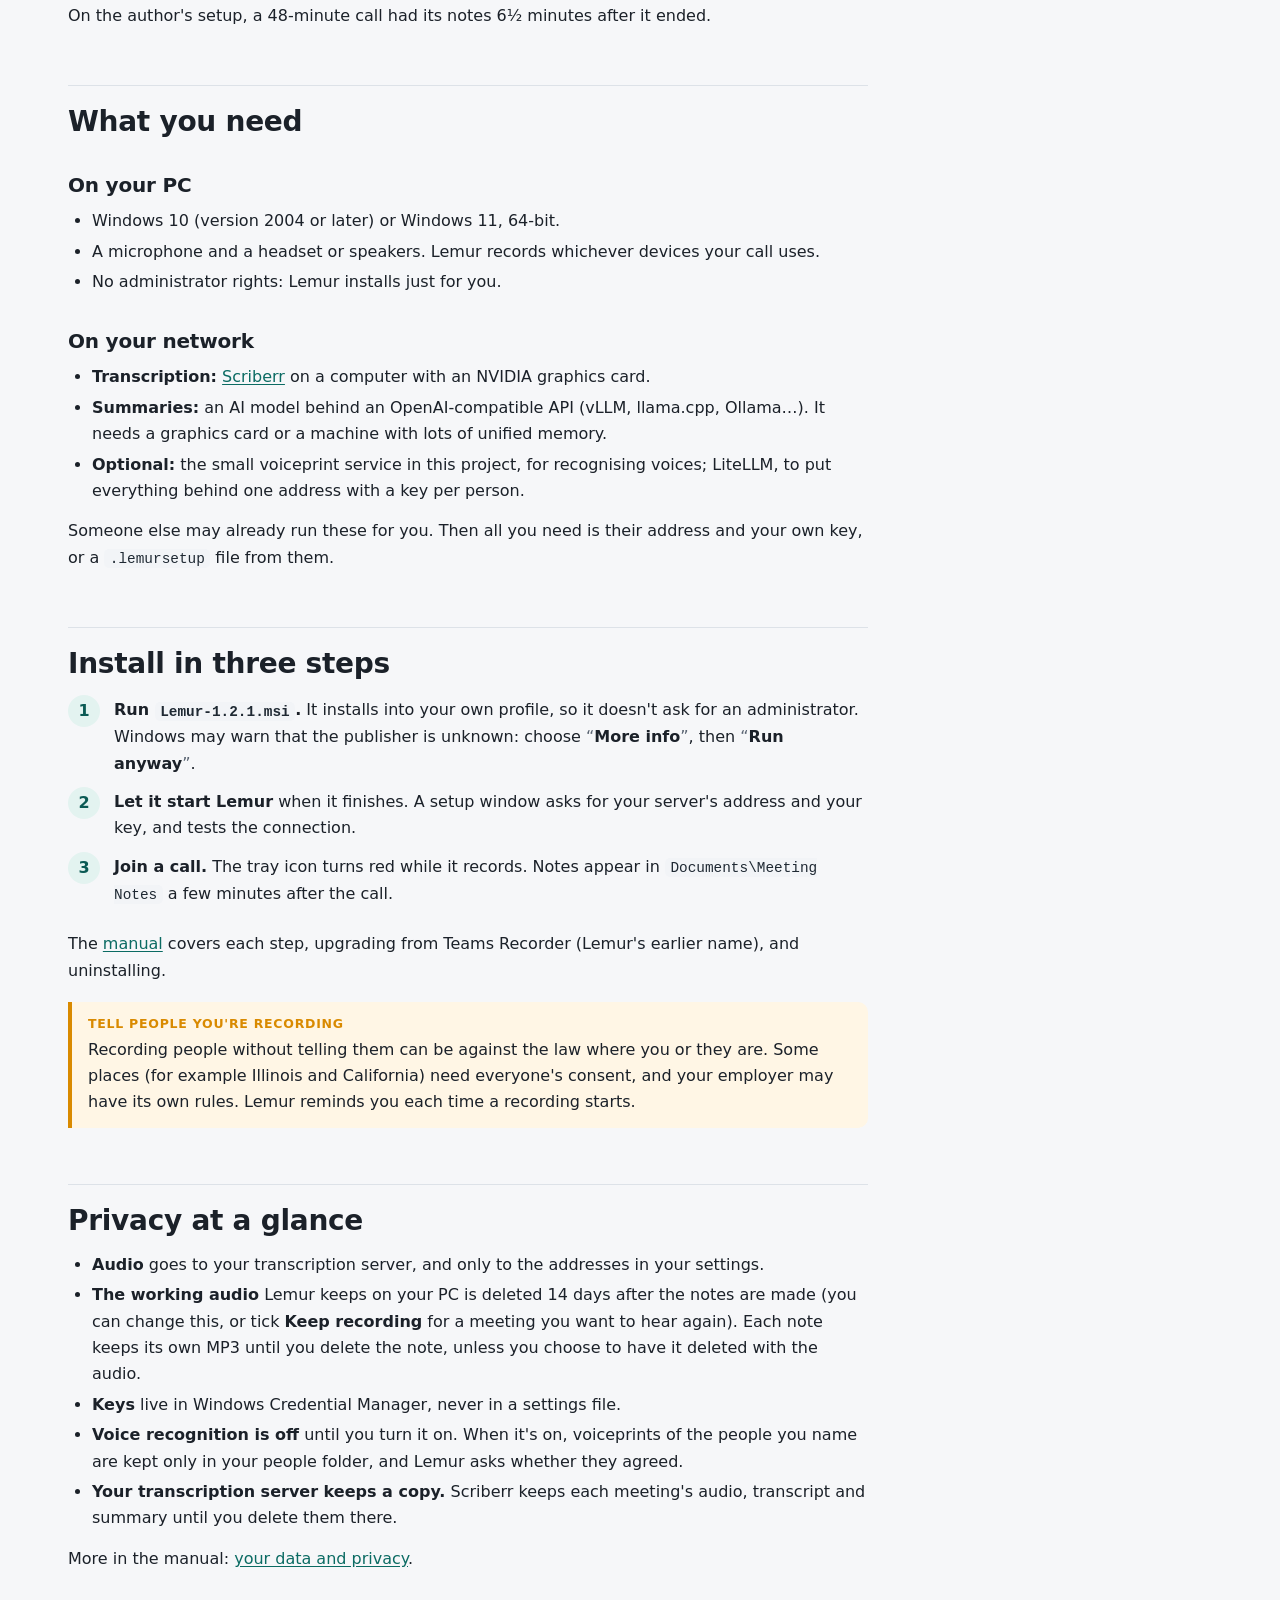
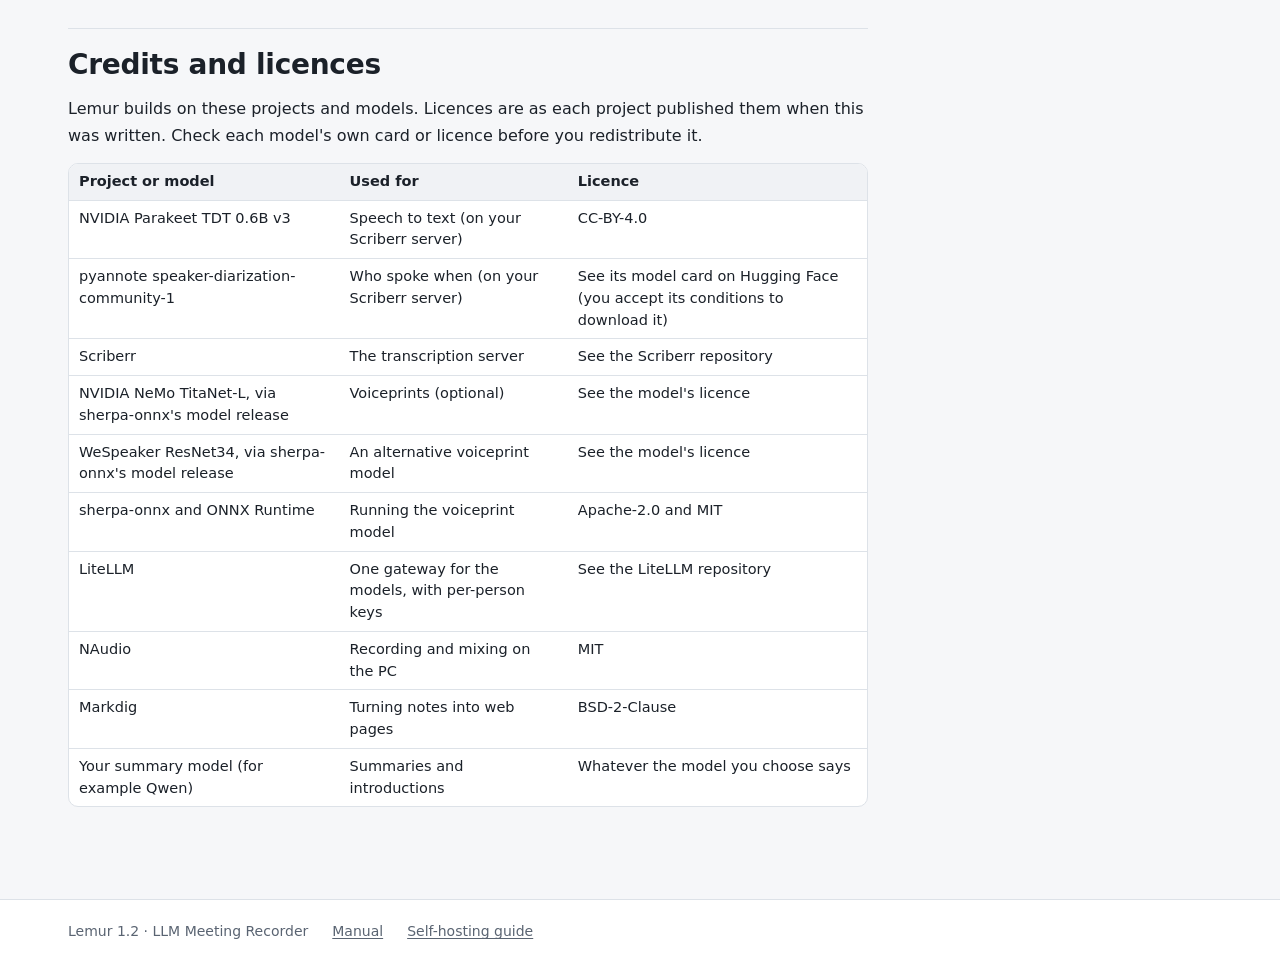
==== commit 42ec54b3: "Lemur 1.2.1, 2026-10-22 A snapshot of the private repository at b6dff1c." ====
--- a/docs/help/index.html
+++ b/docs/help/index.html
@@ -129,7 +129,7 @@
 
     <h2 id="install">Install in three steps</h2>
     <ol class="numbered">
-      <li><strong>Run <code>Lemur-1.2.0.msi</code>.</strong> It installs into your own profile, so it doesn't ask for an
+      <li><strong>Run <code>Lemur-1.2.1.msi</code>.</strong> It installs into your own profile, so it doesn't ask for an
         administrator. Windows may warn that the publisher is unknown: choose <span class="ui">More info</span>, then
         <span class="ui">Run anyway</span>.</li>
       <li><strong>Let it start Lemur</strong> when it finishes. A setup window asks for your server's address and your key,
